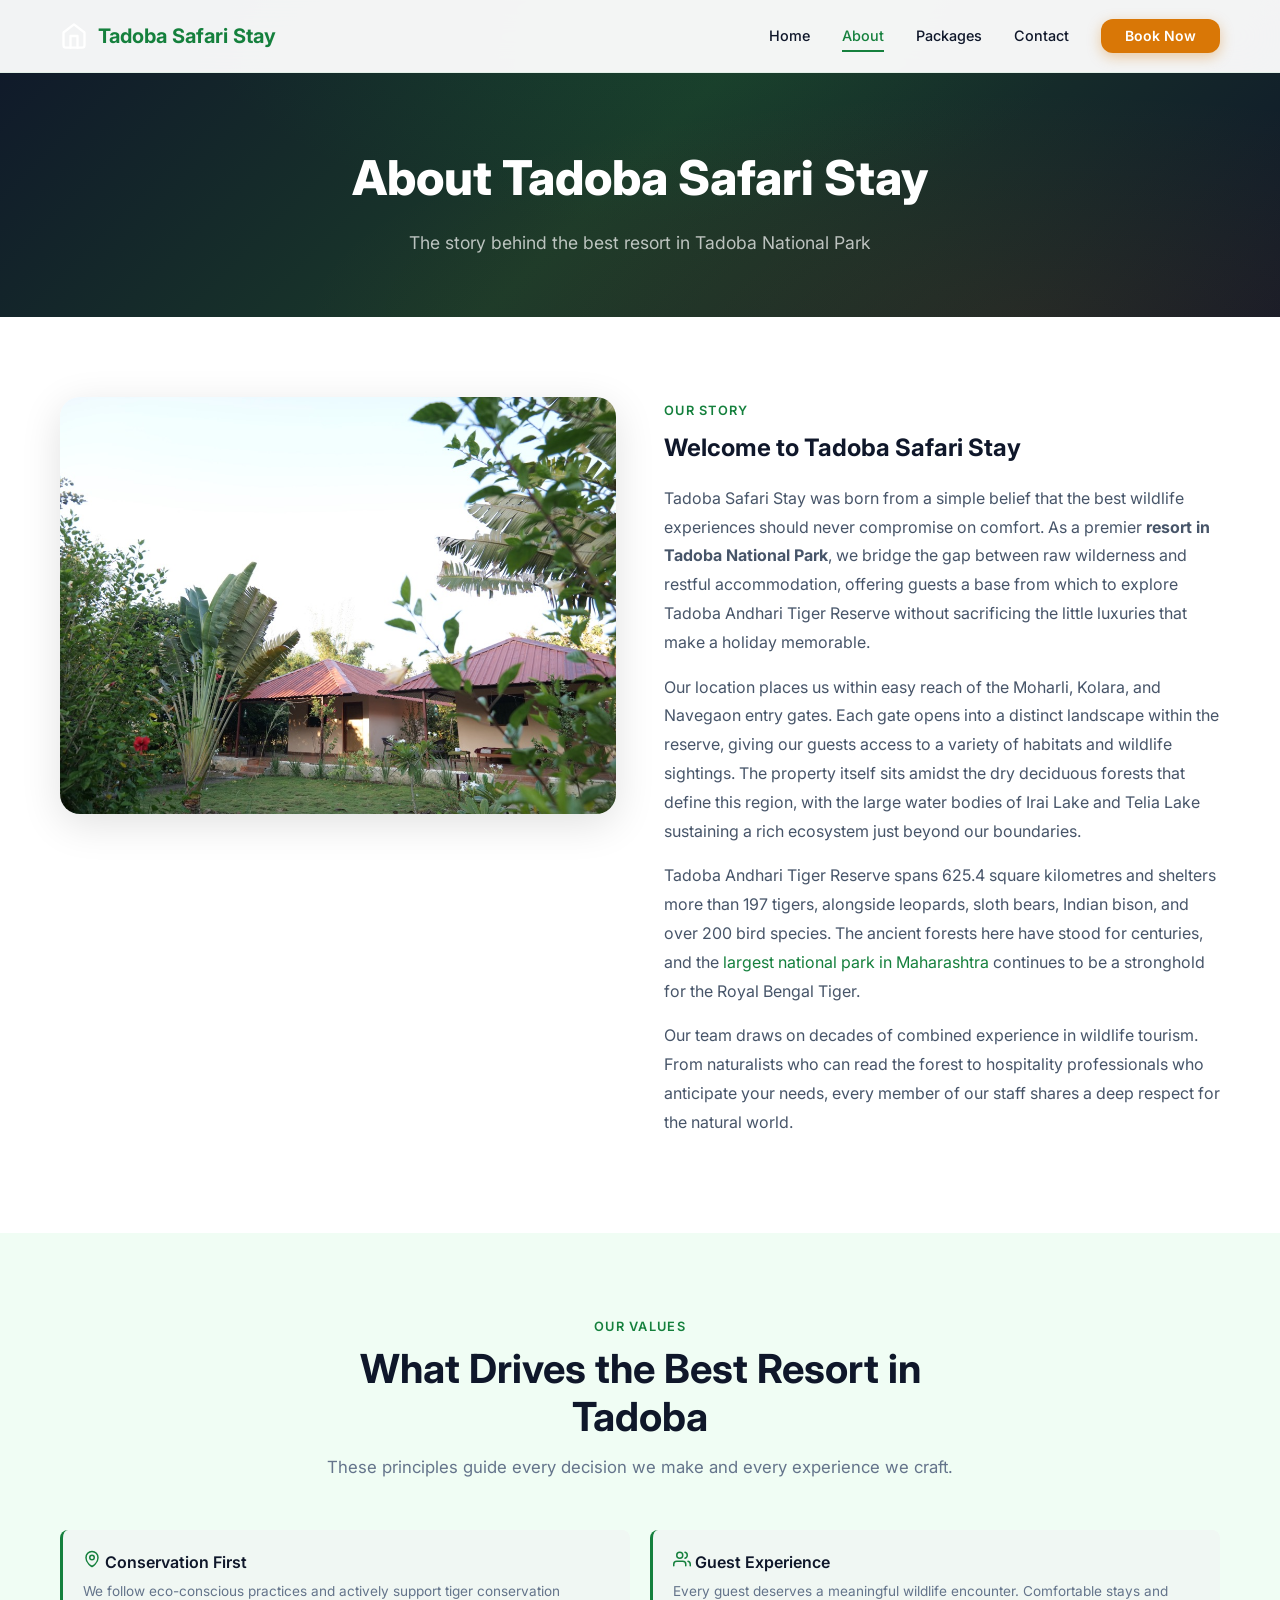
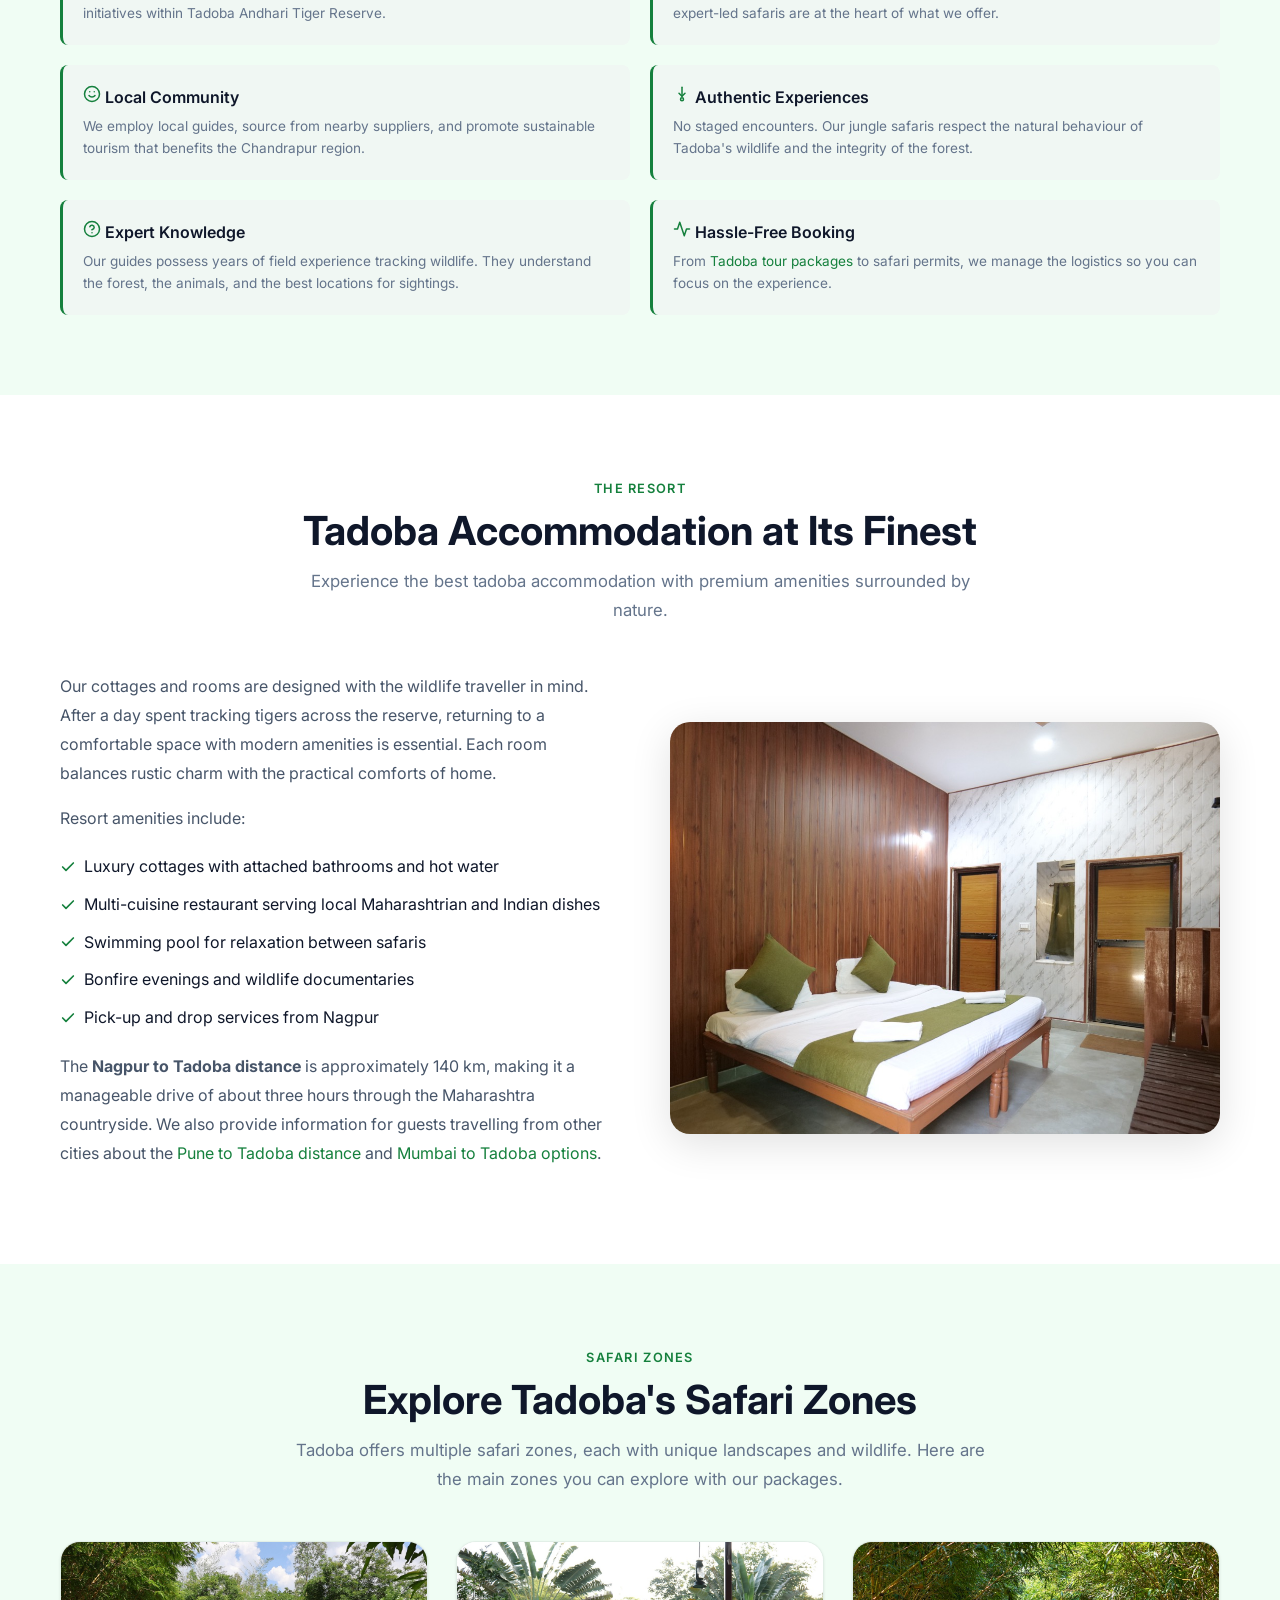
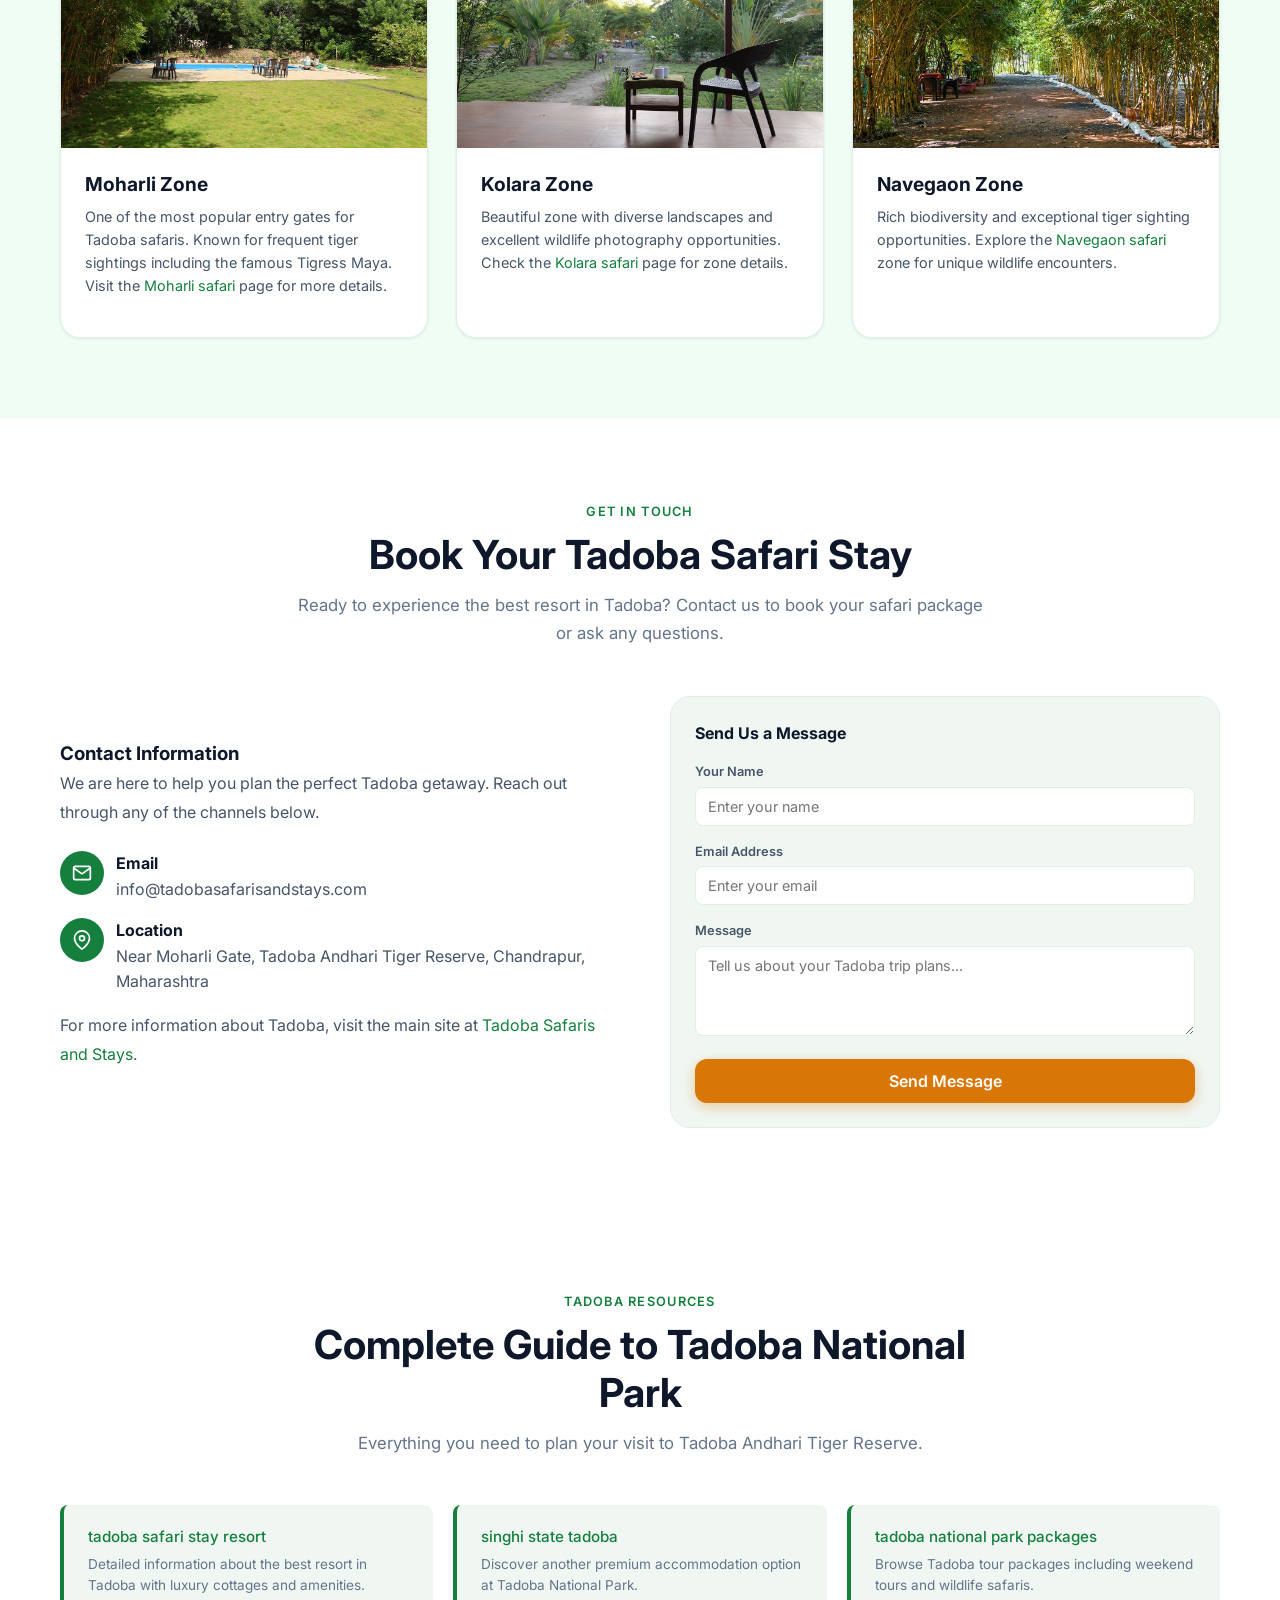
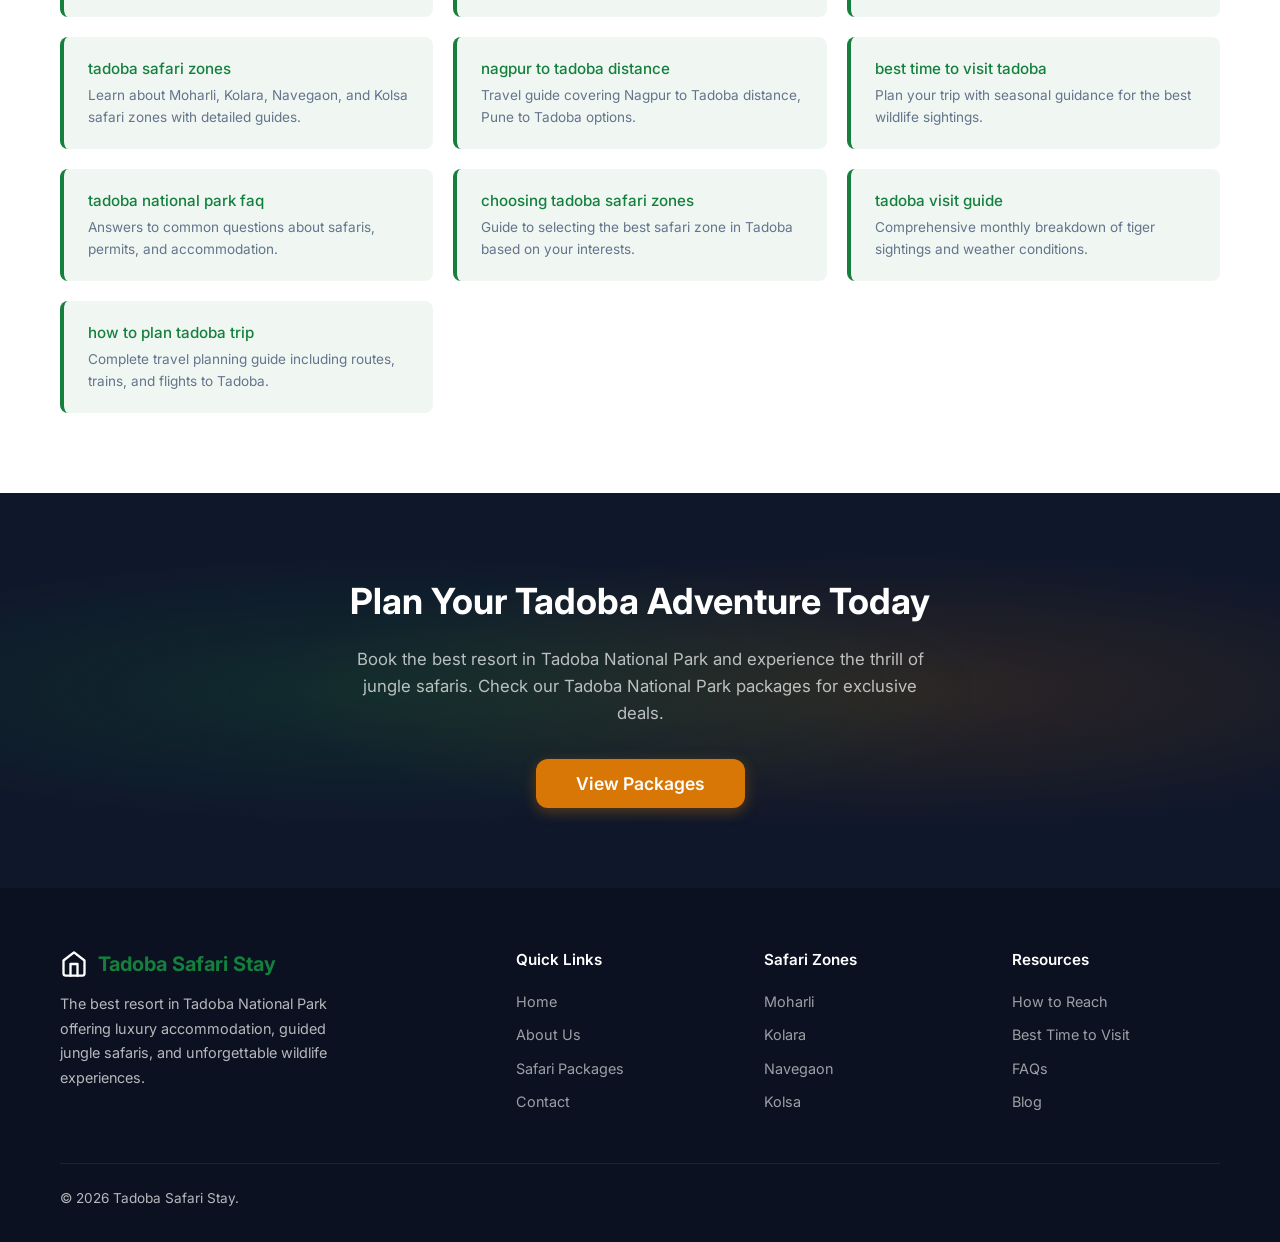
==== about/index.html @ 980f881c "Fix clean URLs: convert about.html to about/ folder structure - Created about/index.html for clean /" ====
<!DOCTYPE html>
<html lang="en">
<head>
  <meta charset="UTF-8">
  <meta name="viewport" content="width=device-width, initial-scale=1.0">
  <title>About the Best Resort in Tadoba - Tadoba Safari Stay</title>
  <meta name="description" content="Learn about Tadoba Safari Stay - the best resort in Tadoba National Park. Discover our story, values, and wildlife experiences.">
  <meta name="keywords" content="about tadoba safari stay, best resort in tadoba, tadoba national park resort, tadoba accommodation, tadoba hotels">
  <meta name="robots" content="index, follow">
  <link rel="canonical" href="https://tadoba-national-pack.github.io/tadoba-tour-packages/about/">
  <meta property="og:title" content="About Tadoba Safari Stay - Best Resort in Tadoba National Park">
  <meta property="og:description" content="Discover the story behind Tadoba Safari Stay, the premier resort in Tadoba Andhari Tiger Reserve offering exceptional wildlife stays.">
  <meta property="og:url" content="https://tadoba-national-pack.github.io/tadoba-tour-packages/about/">
  <meta property="og:type" content="website">
  <meta property="og:image" content="https://tadoba-national-pack.github.io/tadoba-tour-packages/images/cottage-1.jpg">
  <meta name="twitter:card" content="summary_large_image">
  <meta name="twitter:title" content="About Tadoba Safari Stay - Best Resort in Tadoba National Park">
  <meta name="twitter:description" content="Discover the premier resort in Tadoba offering luxury wildlife experiences.">
  <script type="application/ld+json">
  {
    "@context": "https://schema.org",
    "@type": "LodgingBusiness",
    "name": "Tadoba Safari Stay",
    "description": "Best resort in Tadoba National Park, Maharashtra",
    "url": "https://tadoba-national-pack.github.io/tadoba-tour-packages/about/",
    "address": {
      "@type": "PostalAddress",
      "addressLocality": "Tadoba Andhari Tiger Reserve",
      "addressRegion": "Maharashtra",
      "addressCountry": "IN"
    }
  }
  </script>
  <link rel="preconnect" href="https://fonts.googleapis.com">
  <link rel="preconnect" href="https://fonts.gstatic.com" crossorigin>
  <link href="https://fonts.googleapis.com/css2?family=Inter:wght@400;500;600;700;800&display=swap" rel="stylesheet">
  <meta name="publisher" content="Tadoba Safari Stay">
  <link rel="stylesheet" href="../css/style.css">
</head>
<body>

  <nav class="nav">
    <div class="container">
      <a href="../index.html" class="nav-logo">
        <svg width="28" height="28" viewBox="0 0 24 24" fill="none" stroke="white" stroke-width="2" stroke-linecap="round" stroke-linejoin="round"><path d="M3 9l9-7 9 7v11a2 2 0 0 1-2 2H5a2 2 0 0 1-2-2z"/><polyline points="9 22 9 12 15 12 15 22"/></svg>
        Tadoba Safari Stay
      </a>
      <button class="nav-toggle" id="navToggle" aria-label="Toggle navigation">
        <span></span><span></span><span></span>
      </button>
      <ul class="nav-links" id="navLinks">
        <li><a href="../index.html" class="nav-link">Home</a></li>
        <li><a href="../about/" class="nav-link active">About</a></li>
        <li><a href="../index.html#packages" class="nav-link">Packages</a></li>
        <li><a href="#contact" class="nav-link">Contact</a></li>
        <li><a href="../index.html#packages" class="btn btn-primary nav-cta">Book Now</a></li>
      </ul>
    </div>
  </nav>

  <section class="page-hero">
    <div class="container">
      <div class="page-hero-content">
        <h1>About Tadoba Safari Stay</h1>
        <p>The story behind the best resort in Tadoba National Park</p>
      </div>
    </div>
  </section>

  <section class="content-section">
    <div class="container">
      <div class="content-grid">
        <div>
          <img src="../images/cottage-1.jpg" alt="Tadoba Safari Stay resort - best resort in Tadoba National Park with luxury cottages and tadoba accommodation" class="about-image" loading="lazy">
        </div>
        <div class="content-block">
          <span class="section-tag">Our Story</span>
          <h2>Welcome to Tadoba Safari Stay</h2>
          <p>Tadoba Safari Stay was born from a simple belief that the best wildlife experiences should never compromise on comfort. As a premier <strong>resort in Tadoba National Park</strong>, we bridge the gap between raw wilderness and restful accommodation, offering guests a base from which to explore Tadoba Andhari Tiger Reserve without sacrificing the little luxuries that make a holiday memorable.</p>
          <p>Our location places us within easy reach of the Moharli, Kolara, and Navegaon entry gates. Each gate opens into a distinct landscape within the reserve, giving our guests access to a variety of habitats and wildlife sightings. The property itself sits amidst the dry deciduous forests that define this region, with the large water bodies of Irai Lake and Telia Lake sustaining a rich ecosystem just beyond our boundaries.</p>
          <p>Tadoba Andhari Tiger Reserve spans 625.4 square kilometres and shelters more than 197 tigers, alongside leopards, sloth bears, Indian bison, and over 200 bird species. The ancient forests here have stood for centuries, and the <a href="https://www.tadobasafarisandstays.com/" target="_blank" rel="noopener">largest national park in Maharashtra</a> continues to be a stronghold for the Royal Bengal Tiger.</p>
          <p>Our team draws on decades of combined experience in wildlife tourism. From naturalists who can read the forest to hospitality professionals who anticipate your needs, every member of our staff shares a deep respect for the natural world.</p>
        </div>
      </div>
    </div>
  </section>

  <section class="packages-section">
    <div class="container">
      <div class="section-header">
        <span class="section-tag">Our Values</span>
        <h2 class="section-title">What Drives the Best Resort in Tadoba</h2>
        <p class="section-subtitle">These principles guide every decision we make and every experience we craft.</p>
      </div>
      <div class="values-grid">
        <div class="value-card">
          <h4>
            <svg width="18" height="18" viewBox="0 0 24 24" fill="none" stroke="#15803D" stroke-width="2" stroke-linecap="round" stroke-linejoin="round"><path d="M12 22s-8-4.5-8-11.8A8 8 0 0 1 12 2a8 8 0 0 1 8 8.2c0 7.3-8 11.8-8 11.8z"/><circle cx="12" cy="10" r="3"/></svg>
            Conservation First
          </h4>
          <p>We follow eco-conscious practices and actively support tiger conservation initiatives within Tadoba Andhari Tiger Reserve.</p>
        </div>
        <div class="value-card">
          <h4>
            <svg width="18" height="18" viewBox="0 0 24 24" fill="none" stroke="#15803D" stroke-width="2" stroke-linecap="round" stroke-linejoin="round"><path d="M17 21v-2a4 4 0 0 0-4-4H5a4 4 0 0 0-4 4v2"/><circle cx="9" cy="7" r="4"/><path d="M23 21v-2a4 4 0 0 0-3-3.87"/><path d="M16 3.13a4 4 0 0 1 0 7.75"/></svg>
            Guest Experience
          </h4>
          <p>Every guest deserves a meaningful wildlife encounter. Comfortable stays and expert-led safaris are at the heart of what we offer.</p>
        </div>
        <div class="value-card">
          <h4>
            <svg width="18" height="18" viewBox="0 0 24 24" fill="none" stroke="#15803D" stroke-width="2" stroke-linecap="round" stroke-linejoin="round"><circle cx="12" cy="12" r="10"/><path d="M8 14s1.5 2 4 2 4-2 4-2"/><line x1="9" y1="9" x2="9.01" y2="9"/><line x1="15" y1="9" x2="15.01" y2="9"/></svg>
            Local Community
          </h4>
          <p>We employ local guides, source from nearby suppliers, and promote sustainable tourism that benefits the Chandrapur region.</p>
        </div>
        <div class="value-card">
          <h4>
            <svg width="18" height="18" viewBox="0 0 24 24" fill="none" stroke="#15803D" stroke-width="2" stroke-linecap="round" stroke-linejoin="round"><path d="M12 3v12"/><path d="M8 11l4 4 4-4"/><circle cx="12" cy="19" r="2"/></svg>
            Authentic Experiences
          </h4>
          <p>No staged encounters. Our jungle safaris respect the natural behaviour of Tadoba's wildlife and the integrity of the forest.</p>
        </div>
        <div class="value-card">
          <h4>
            <svg width="18" height="18" viewBox="0 0 24 24" fill="none" stroke="#15803D" stroke-width="2" stroke-linecap="round" stroke-linejoin="round"><circle cx="12" cy="12" r="10"/><path d="M9.09 9a3 3 0 0 1 5.83 1c0 2-3 3-3 3"/><line x1="12" y1="17" x2="12.01" y2="17"/></svg>
            Expert Knowledge
          </h4>
          <p>Our guides possess years of field experience tracking wildlife. They understand the forest, the animals, and the best locations for sightings.</p>
        </div>
        <div class="value-card">
          <h4>
            <svg width="18" height="18" viewBox="0 0 24 24" fill="none" stroke="#15803D" stroke-width="2" stroke-linecap="round" stroke-linejoin="round"><polyline points="22 12 18 12 15 21 9 3 6 12 2 12"/></svg>
            Hassle-Free Booking
          </h4>
          <p>From <a href="https://www.tadobasafarisandstays.com/packages" target="_blank" rel="noopener">Tadoba tour packages</a> to safari permits, we manage the logistics so you can focus on the experience.</p>
        </div>
      </div>
    </div>
  </section>

  <section class="content-section">
    <div class="container">
      <div class="section-header">
        <span class="section-tag">The Resort</span>
        <h2 class="section-title">Tadoba Accommodation at Its Finest</h2>
        <p class="section-subtitle">Experience the best tadoba accommodation with premium amenities surrounded by nature.</p>
      </div>
      <div class="about-grid">
        <div class="content-block">
          <p>Our cottages and rooms are designed with the wildlife traveller in mind. After a day spent tracking tigers across the reserve, returning to a comfortable space with modern amenities is essential. Each room balances rustic charm with the practical comforts of home.</p>
          <p>Resort amenities include:</p>
          <ul style="list-style: none; margin-top: 12px;">
            <li style="padding: 6px 0; display: flex; align-items: center; gap: 8px;">
              <svg width="16" height="16" viewBox="0 0 24 24" fill="none" stroke="#15803D" stroke-width="2.5" stroke-linecap="round" stroke-linejoin="round"><polyline points="20 6 9 17 4 12"/></svg>
              Luxury cottages with attached bathrooms and hot water
            </li>
            <li style="padding: 6px 0; display: flex; align-items: center; gap: 8px;">
              <svg width="16" height="16" viewBox="0 0 24 24" fill="none" stroke="#15803D" stroke-width="2.5" stroke-linecap="round" stroke-linejoin="round"><polyline points="20 6 9 17 4 12"/></svg>
              Multi-cuisine restaurant serving local Maharashtrian and Indian dishes
            </li>
            <li style="padding: 6px 0; display: flex; align-items: center; gap: 8px;">
              <svg width="16" height="16" viewBox="0 0 24 24" fill="none" stroke="#15803D" stroke-width="2.5" stroke-linecap="round" stroke-linejoin="round"><polyline points="20 6 9 17 4 12"/></svg>
              Swimming pool for relaxation between safaris
            </li>
            <li style="padding: 6px 0; display: flex; align-items: center; gap: 8px;">
              <svg width="16" height="16" viewBox="0 0 24 24" fill="none" stroke="#15803D" stroke-width="2.5" stroke-linecap="round" stroke-linejoin="round"><polyline points="20 6 9 17 4 12"/></svg>
              Bonfire evenings and wildlife documentaries
            </li>
            <li style="padding: 6px 0; display: flex; align-items: center; gap: 8px;">
              <svg width="16" height="16" viewBox="0 0 24 24" fill="none" stroke="#15803D" stroke-width="2.5" stroke-linecap="round" stroke-linejoin="round"><polyline points="20 6 9 17 4 12"/></svg>
              Pick-up and drop services from Nagpur
            </li>
          </ul>
          <p style="margin-top: 16px;">The <strong>Nagpur to Tadoba distance</strong> is approximately 140 km, making it a manageable drive of about three hours through the Maharashtra countryside. We also provide information for guests travelling from other cities about the <a href="https://www.tadobasafarisandstays.com/how-to-reach" target="_blank" rel="noopener">Pune to Tadoba distance</a> and <a href="https://www.tadobasafarisandstays.com/how-to-reach" target="_blank" rel="noopener">Mumbai to Tadoba options</a>.</p>
        </div>
        <div>
          <img src="../images/deluxe.jpg" alt="Deluxe room at Tadoba Safari Stay - the best resort in Tadoba with premium tadoba accommodation" class="about-image" loading="lazy">
        </div>
      </div>
    </div>
  </section>

  <section class="packages-section">
    <div class="container">
      <div class="section-header">
        <span class="section-tag">Safari Zones</span>
        <h2 class="section-title">Explore Tadoba's Safari Zones</h2>
        <p class="section-subtitle">Tadoba offers multiple safari zones, each with unique landscapes and wildlife. Here are the main zones you can explore with our packages.</p>
      </div>
      <div class="packages-grid">
        <div class="package-card">
          <img src="../images/gallery-1.jpg" alt="Moharli safari zone of Tadoba National Park - popular tadoba safari entry gate with tiger sightings" class="package-card-image" loading="lazy">
          <div class="package-card-body">
            <h3 class="package-card-title">Moharli Zone</h3>
            <p class="package-card-desc">One of the most popular entry gates for Tadoba safaris. Known for frequent tiger sightings including the famous Tigress Maya. Visit the <a href="https://www.tadobasafarisandstays.com/safari/moharli" target="_blank" rel="noopener">Moharli safari</a> page for more details.</p>
          </div>
        </div>
        <div class="package-card">
          <img src="../images/gallery-2.jpg" alt="Kolara safari zone of Tadoba National Park - tadoba jungle safari with diverse terrain and wildlife" class="package-card-image" loading="lazy">
          <div class="package-card-body">
            <h3 class="package-card-title">Kolara Zone</h3>
            <p class="package-card-desc">Beautiful zone with diverse landscapes and excellent wildlife photography opportunities. Check the <a href="https://www.tadobasafarisandstays.com/safari/kolara" target="_blank" rel="noopener">Kolara safari</a> page for zone details.</p>
          </div>
        </div>
        <div class="package-card">
          <img src="../images/gallery-3.jpg" alt="Navegaon zone of Tadoba Andhari Tiger Reserve - tadoba buffer zone safari with dense forest wildlife" class="package-card-image" loading="lazy">
          <div class="package-card-body">
            <h3 class="package-card-title">Navegaon Zone</h3>
            <p class="package-card-desc">Rich biodiversity and exceptional tiger sighting opportunities. Explore the <a href="https://www.tadobasafarisandstays.com/safari/navegaon" target="_blank" rel="noopener">Navegaon safari</a> zone for unique wildlife encounters.</p>
          </div>
        </div>
      </div>
    </div>
  </section>

  <section class="content-section" id="contact">
    <div class="container">
      <div class="section-header">
        <span class="section-tag">Get In Touch</span>
        <h2 class="section-title">Book Your Tadoba Safari Stay</h2>
        <p class="section-subtitle">Ready to experience the best resort in Tadoba? Contact us to book your safari package or ask any questions.</p>
      </div>
      <div class="about-grid">
        <div class="content-block">
          <h3>Contact Information</h3>
          <p>We are here to help you plan the perfect Tadoba getaway. Reach out through any of the channels below.</p>
          <div style="margin-top: 24px;">
            <div style="display: flex; gap: 12px; margin-bottom: 16px;">
              <div style="width: 44px; height: 44px; border-radius: 50%; display: flex; align-items: center; justify-content: center; flex-shrink: 0; background: #15803D;">
                <svg width="20" height="20" viewBox="0 0 24 24" fill="none" stroke="white" stroke-width="2" stroke-linecap="round" stroke-linejoin="round"><path d="M4 4h16c1.1 0 2 .9 2 2v12c0 1.1-.9 2-2 2H4c-1.1 0-2-.9-2-2V6c0-1.1.9-2 2-2z"/><polyline points="22,6 12,13 2,6"/></svg>
              </div>
              <div>
                <strong>Email</strong><br>
                <span style="color: #475569;">info@tadobasafarisandstays.com</span>
              </div>
            </div>
            <div style="display: flex; gap: 12px; margin-bottom: 16px;">
              <div style="width: 44px; height: 44px; border-radius: 50%; display: flex; align-items: center; justify-content: center; flex-shrink: 0; background: #15803D;">
                <svg width="20" height="20" viewBox="0 0 24 24" fill="none" stroke="white" stroke-width="2" stroke-linecap="round" stroke-linejoin="round"><path d="M21 10c0 7-9 13-9 13s-9-6-9-13a9 9 0 0 1 18 0z"/><circle cx="12" cy="10" r="3"/></svg>
              </div>
              <div>
                <strong>Location</strong><br>
                <span style="color: #475569;">Near Moharli Gate, Tadoba Andhari Tiger Reserve, Chandrapur, Maharashtra</span>
              </div>
            </div>
          </div>
          <p style="margin-top: 16px;">For more information about Tadoba, visit the main site at <a href="https://www.tadobasafarisandstays.com/" target="_blank" rel="noopener">Tadoba Safaris and Stays</a>.</p>
        </div>
        <div>
          <div class="sidebar-card">
            <h3>Send Us a Message</h3>
            <form>
              <div class="sidebar-form-group">
                <label for="name">Your Name</label>
                <input type="text" id="name" placeholder="Enter your name" required>
              </div>
              <div class="sidebar-form-group">
                <label for="email">Email Address</label>
                <input type="email" id="email" placeholder="Enter your email" required>
              </div>
              <div class="sidebar-form-group">
                <label for="message">Message</label>
                <textarea id="message" rows="4" placeholder="Tell us about your Tadoba trip plans..." required></textarea>
              </div>
              <button type="submit" class="btn btn-primary">Send Message</button>
            </form>
          </div>
        </div>
      </div>
    </div>
  </section>

  <section class="resources-section">
    <div class="container">
      <div class="section-header">
        <span class="section-tag">Tadoba Resources</span>
        <h2 class="section-title">Complete Guide to Tadoba National Park</h2>
        <p class="section-subtitle">Everything you need to plan your visit to Tadoba Andhari Tiger Reserve.</p>
      </div>
      <div class="resources-list">
        <div class="resource-item">
          <h4><a href="https://www.tadobasafarisandstays.com/our-resorts/tadoba-safari-stay" target="_blank" rel="noopener">tadoba safari stay resort</a></h4>
          <p>Detailed information about the best resort in Tadoba with luxury cottages and amenities.</p>
        </div>
        <div class="resource-item">
          <h4><a href="https://www.tadobasafarisandstays.com/our-resorts/singhi-state" target="_blank" rel="noopener">singhi state tadoba</a></h4>
          <p>Discover another premium accommodation option at Tadoba National Park.</p>
        </div>
        <div class="resource-item">
          <h4><a href="https://www.tadobasafarisandstays.com/packages" target="_blank" rel="noopener">tadoba national park packages</a></h4>
          <p>Browse Tadoba tour packages including weekend tours and wildlife safaris.</p>
        </div>
        <div class="resource-item">
          <h4><a href="https://www.tadobasafarisandstays.com/safari" target="_blank" rel="noopener">tadoba safari zones</a></h4>
          <p>Learn about Moharli, Kolara, Navegaon, and Kolsa safari zones with detailed guides.</p>
        </div>
        <div class="resource-item">
          <h4><a href="https://www.tadobasafarisandstays.com/how-to-reach" target="_blank" rel="noopener">nagpur to tadoba distance</a></h4>
          <p>Travel guide covering Nagpur to Tadoba distance, Pune to Tadoba options.</p>
        </div>
        <div class="resource-item">
          <h4><a href="https://www.tadobasafarisandstays.com/when-to-visit" target="_blank" rel="noopener">best time to visit tadoba</a></h4>
          <p>Plan your trip with seasonal guidance for the best wildlife sightings.</p>
        </div>
        <div class="resource-item">
          <h4><a href="https://www.tadobasafarisandstays.com/faq" target="_blank" rel="noopener">tadoba national park faq</a></h4>
          <p>Answers to common questions about safaris, permits, and accommodation.</p>
        </div>
        <div class="resource-item">
          <h4><a href="https://www.tadobasafarisandstays.com/blog/choosing-tadoba-zones" target="_blank" rel="noopener">choosing tadoba safari zones</a></h4>
          <p>Guide to selecting the best safari zone in Tadoba based on your interests.</p>
        </div>
        <div class="resource-item">
          <h4><a href="https://www.tadobasafarisandstays.com/blog/best-time-to-visit-tadoba" target="_blank" rel="noopener">tadoba visit guide</a></h4>
          <p>Comprehensive monthly breakdown of tiger sightings and weather conditions.</p>
        </div>
        <div class="resource-item">
          <h4><a href="https://www.tadobasafarisandstays.com/blog/how-to-reach-tadoba" target="_blank" rel="noopener">how to plan tadoba trip</a></h4>
          <p>Complete travel planning guide including routes, trains, and flights to Tadoba.</p>
        </div>
      </div>
    </div>
  </section>

  <section class="cta-section">
    <div class="container">
      <div class="cta-content">
        <h2>Plan Your Tadoba Adventure Today</h2>
        <p>Book the best resort in Tadoba National Park and experience the thrill of jungle safaris. Check our Tadoba National Park packages for exclusive deals.</p>
        <a href="index.html#packages" class="btn btn-primary" style="font-size: 1.1rem; padding: 16px 40px;">View Packages</a>
      </div>
    </div>
  </section>

  <footer class="footer">
    <div class="container">
      <div class="footer-grid">
        <div class="footer-brand">
          <a href="../index.html" class="nav-logo">
            <svg width="28" height="28" viewBox="0 0 24 24" fill="none" stroke="white" stroke-width="2" stroke-linecap="round" stroke-linejoin="round"><path d="M3 9l9-7 9 7v11a2 2 0 0 1-2 2H5a2 2 0 0 1-2-2z"/><polyline points="9 22 9 12 15 12 15 22"/></svg>
            Tadoba Safari Stay
          </a>
          <p>The best resort in Tadoba National Park offering luxury accommodation, guided jungle safaris, and unforgettable wildlife experiences.</p>
        </div>
        <div>
          <h4 class="footer-heading">Quick Links</h4>
          <ul class="footer-links">
            <li><a href="../index.html">Home</a></li>
            <li><a href="../about/">About Us</a></li>
            <li><a href="index.html#packages">Safari Packages</a></li>
            <li><a href="#contact">Contact</a></li>
          </ul>
        </div>
        <div>
          <h4 class="footer-heading">Safari Zones</h4>
          <ul class="footer-links">
            <li><a href="../zones/moharli/">Moharli</a></li>
            <li><a href="../zones/kolara/">Kolara</a></li>
            <li><a href="../zones/navegaon/">Navegaon</a></li>
            <li><a href="https://www.tadobasafarisandstays.com/safari/kolsa" target="_blank" rel="noopener">Kolsa</a></li>
          </ul>
        </div>
        <div>
          <h4 class="footer-heading">Resources</h4>
          <ul class="footer-links">
            <li><a href="https://www.tadobasafarisandstays.com/how-to-reach" target="_blank" rel="noopener">How to Reach</a></li>
            <li><a href="https://www.tadobasafarisandstays.com/when-to-visit" target="_blank" rel="noopener">Best Time to Visit</a></li>
            <li><a href="https://www.tadobasafarisandstays.com/faq" target="_blank" rel="noopener">FAQs</a></li>
            <li><a href="https://www.tadobasafarisandstays.com/blog" target="_blank" rel="noopener">Blog</a></li>
          </ul>
        </div>
      </div>
      <div class="footer-bottom">
        <span>&copy; 2026 Tadoba Safari Stay.</span>
        <div class="footer-bottom-links"></div>
      </div>
    </div>
  </footer>

  <script>
    document.getElementById('navToggle')?.addEventListener('click', function() {
      document.getElementById('navLinks')?.classList.toggle('open');
    });
    document.querySelectorAll('.nav-link').forEach(link => {
      link.addEventListener('click', () => {
        document.getElementById('navLinks')?.classList.remove('open');
      });
    });
  </script>

</body>
</html>
---- css/style.css ----
/* ============================================
   Tadoba Safari Stay - Main Stylesheet
   Design: Aurora UI + Nature Theme
   Colors: Primary #15803D, Accent #D97706
   ============================================ */

/* --- Reset & Base --- */
*,
*::before,
*::after {
  margin: 0;
  padding: 0;
  box-sizing: border-box;
}

:root {
  --color-primary: #15803D;
  --color-primary-dark: #166534;
  --color-primary-light: #22C55E;
  --color-on-primary: #FFFFFF;
  --color-secondary: #059669;
  --color-accent: #D97706;
  --color-accent-dark: #B45309;
  --color-accent-light: #F59E0B;
  --color-background: #F0FDF4;
  --color-foreground: #0F172A;
  --color-muted: #F0F7F3;
  --color-border: #E2EFE7;
  --color-destructive: #DC2626;
  --color-ring: #15803D;
  --color-card: #FFFFFF;
  --color-card-hover: #F8FAFC;
  --color-hero-overlay: rgba(15, 23, 42, 0.6);
  --color-hero-gradient: linear-gradient(135deg, rgba(21, 128, 61, 0.92), rgba(5, 150, 105, 0.85));

  --font-primary: 'Inter', -apple-system, BlinkMacSystemFont, 'Segoe UI', sans-serif;
  --max-width: 1200px;
  --radius-sm: 8px;
  --radius-md: 12px;
  --radius-lg: 20px;
  --radius-xl: 28px;
  --transition: all 0.3s cubic-bezier(0.4, 0, 0.2, 1);
  --shadow-sm: 0 1px 3px rgba(0, 0, 0, 0.08);
  --shadow-md: 0 4px 12px rgba(0, 0, 0, 0.1);
  --shadow-lg: 0 10px 40px rgba(0, 0, 0, 0.12);
  --shadow-xl: 0 20px 60px rgba(0, 0, 0, 0.15);
}

html {
  scroll-behavior: smooth;
  font-size: 16px;
}

body {
  font-family: var(--font-primary);
  color: var(--color-foreground);
  background: var(--color-background);
  line-height: 1.6;
  -webkit-font-smoothing: antialiased;
}

img {
  max-width: 100%;
  height: auto;
  display: block;
}

a {
  color: var(--color-primary);
  text-decoration: none;
  transition: var(--transition);
}

a:hover {
  color: var(--color-primary-dark);
}

.container {
  width: 100%;
  max-width: var(--max-width);
  margin: 0 auto;
  padding: 0 20px;
}

/* --- Buttons --- */
.btn {
  display: inline-flex;
  align-items: center;
  justify-content: center;
  gap: 8px;
  padding: 14px 32px;
  border-radius: var(--radius-md);
  font-family: var(--font-primary);
  font-size: 1rem;
  font-weight: 600;
  line-height: 1;
  cursor: pointer;
  border: none;
  transition: var(--transition);
  text-decoration: none;
}

.btn-primary {
  background: var(--color-accent);
  color: white;
  box-shadow: 0 4px 14px rgba(217, 119, 6, 0.35);
}

.btn-primary:hover {
  background: var(--color-accent-dark);
  transform: translateY(-2px);
  box-shadow: 0 6px 20px rgba(217, 119, 6, 0.45);
  color: white;
}

.btn-secondary {
  background: white;
  color: var(--color-foreground);
  border: 2px solid var(--color-border);
}

.btn-secondary:hover {
  border-color: var(--color-primary);
  color: var(--color-primary);
  transform: translateY(-2px);
}

.btn-outline {
  background: transparent;
  color: white;
  border: 2px solid rgba(255, 255, 255, 0.6);
}

.btn-outline:hover {
  background: white;
  color: var(--color-primary);
  border-color: white;
  transform: translateY(-2px);
}

/* --- Navigation --- */
.nav {
  position: fixed;
  top: 0;
  left: 0;
  right: 0;
  z-index: 1000;
  background: rgba(255, 255, 255, 0.95);
  backdrop-filter: blur(20px);
  -webkit-backdrop-filter: blur(20px);
  border-bottom: 1px solid var(--color-border);
  transition: var(--transition);
}

.nav .container {
  display: flex;
  align-items: center;
  justify-content: space-between;
  height: 72px;
}

.nav-logo {
  display: flex;
  align-items: center;
  gap: 10px;
  font-size: 1.25rem;
  font-weight: 700;
  color: var(--color-primary);
  text-decoration: none;
}

.nav-logo-icon {
  width: 40px;
  height: 40px;
  background: linear-gradient(135deg, var(--color-primary), var(--color-secondary));
  border-radius: var(--radius-sm);
  display: flex;
  align-items: center;
  justify-content: center;
  color: white;
  font-size: 1.2rem;
}

.nav-links {
  display: flex;
  align-items: center;
  gap: 32px;
  list-style: none;
}

.nav-link {
  font-size: 0.9rem;
  font-weight: 500;
  color: var(--color-foreground);
  text-decoration: none;
  padding: 8px 0;
  position: relative;
  transition: var(--transition);
}

.nav-link::after {
  content: '';
  position: absolute;
  bottom: 0;
  left: 0;
  width: 0;
  height: 2px;
  background: var(--color-primary);
  transition: var(--transition);
}

.nav-link:hover {
  color: var(--color-primary);
}

.nav-link:hover::after,
.nav-link.active::after {
  width: 100%;
}

.nav-link.active {
  color: var(--color-primary);
}

.nav-cta {
  padding: 10px 24px;
  font-size: 0.875rem;
}

.nav-toggle {
  display: none;
  flex-direction: column;
  gap: 5px;
  background: none;
  border: none;
  cursor: pointer;
  padding: 4px;
}

.nav-toggle span {
  display: block;
  width: 24px;
  height: 2px;
  background: var(--color-foreground);
  border-radius: 2px;
  transition: var(--transition);
}

/* --- Hero Section --- */
.hero {
  padding: 140px 0 80px;
  background: linear-gradient(135deg, #0F172A 0%, #1a3a2a 50%, #0F172A 100%);
  position: relative;
  overflow: hidden;
  min-height: 100vh;
  display: flex;
  align-items: center;
}

.hero::before {
  content: '';
  position: absolute;
  top: 0;
  left: 0;
  right: 0;
  bottom: 0;
  background:
    radial-gradient(ellipse at 20% 50%, rgba(21, 128, 61, 0.15) 0%, transparent 50%),
    radial-gradient(ellipse at 80% 20%, rgba(217, 119, 6, 0.1) 0%, transparent 50%),
    radial-gradient(ellipse at 50% 80%, rgba(5, 150, 105, 0.1) 0%, transparent 50%);
  animation: auroraPulse 8s ease-in-out infinite alternate;
}

@keyframes auroraPulse {
  0% {
    opacity: 0.6;
    transform: scale(1);
  }
  100% {
    opacity: 1;
    transform: scale(1.05);
  }
}

.hero-content {
  position: relative;
  z-index: 2;
  text-align: center;
  max-width: 800px;
  margin: 0 auto;
}

.hero-badge {
  display: inline-flex;
  align-items: center;
  gap: 8px;
  background: rgba(255, 255, 255, 0.1);
  backdrop-filter: blur(10px);
  border: 1px solid rgba(255, 255, 255, 0.15);
  padding: 8px 20px;
  border-radius: 50px;
  color: rgba(255, 255, 255, 0.9);
  font-size: 0.875rem;
  font-weight: 500;
  margin-bottom: 32px;
}

.hero-badge-dot {
  width: 8px;
  height: 8px;
  background: var(--color-accent);
  border-radius: 50%;
  animation: pulse-dot 2s infinite;
}

@keyframes pulse-dot {
  0%, 100% { opacity: 1; }
  50% { opacity: 0.4; }
}

.hero h1 {
  font-size: clamp(2.5rem, 6vw, 4rem);
  font-weight: 800;
  color: white;
  line-height: 1.1;
  margin-bottom: 20px;
  letter-spacing: -0.02em;
}

.hero h1 span {
  background: linear-gradient(135deg, var(--color-accent-light), var(--color-accent));
  -webkit-background-clip: text;
  -webkit-text-fill-color: transparent;
  background-clip: text;
}

.hero p {
  font-size: clamp(1rem, 2vw, 1.2rem);
  color: rgba(255, 255, 255, 0.8);
  max-width: 640px;
  margin: 0 auto 36px;
  line-height: 1.7;
}

.hero-actions {
  display: flex;
  gap: 16px;
  justify-content: center;
  flex-wrap: wrap;
}

.hero-stats {
  display: grid;
  grid-template-columns: repeat(4, 1fr);
  gap: 24px;
  margin-top: 60px;
  padding: 32px;
  background: rgba(255, 255, 255, 0.05);
  backdrop-filter: blur(10px);
  border-radius: var(--radius-lg);
  border: 1px solid rgba(255, 255, 255, 0.08);
}

.hero-stat {
  text-align: center;
}

.hero-stat-value {
  font-size: 1.75rem;
  font-weight: 700;
  color: white;
}

.hero-stat-label {
  font-size: 0.8rem;
  color: rgba(255, 255, 255, 0.6);
  margin-top: 4px;
}

/* --- Section Styles --- */
section {
  padding: 80px 0;
}

.section-header {
  text-align: center;
  max-width: 700px;
  margin: 0 auto 48px;
}

.section-tag {
  display: inline-block;
  font-size: 0.8rem;
  font-weight: 600;
  text-transform: uppercase;
  letter-spacing: 0.1em;
  color: var(--color-primary);
  margin-bottom: 8px;
}

.section-title {
  font-size: clamp(1.75rem, 4vw, 2.5rem);
  font-weight: 700;
  color: var(--color-foreground);
  line-height: 1.2;
  margin-bottom: 12px;
}

.section-subtitle {
  font-size: 1.05rem;
  color: #64748B;
  line-height: 1.7;
}

/* --- About Section --- */
.about-section {
  background: white;
}

.about-grid {
  display: grid;
  grid-template-columns: 1fr 1fr;
  gap: 60px;
  align-items: center;
}

.about-image {
  border-radius: var(--radius-lg);
  overflow: hidden;
  box-shadow: var(--shadow-lg);
  aspect-ratio: 4/3;
  object-fit: cover;
  width: 100%;
}

.about-content h3 {
  font-size: 1.5rem;
  font-weight: 700;
  margin-bottom: 16px;
}

.about-content p {
  color: #475569;
  line-height: 1.8;
  margin-bottom: 16px;
}

.about-features {
  display: grid;
  grid-template-columns: 1fr 1fr;
  gap: 12px;
  margin-top: 24px;
}

.about-feature-item {
  display: flex;
  align-items: center;
  gap: 10px;
  font-size: 0.9rem;
  font-weight: 500;
}

.about-feature-icon {
  width: 20px;
  height: 20px;
  background: var(--color-primary);
  border-radius: 50%;
  display: flex;
  align-items: center;
  justify-content: center;
  flex-shrink: 0;
}

/* --- Packages / Cards --- */
.packages-section {
  background: var(--color-background);
}

.packages-grid {
  display: grid;
  grid-template-columns: repeat(auto-fit, minmax(340px, 1fr));
  gap: 28px;
}

.package-card {
  background: white;
  border-radius: var(--radius-lg);
  overflow: hidden;
  box-shadow: var(--shadow-sm);
  border: 1px solid var(--color-border);
  transition: var(--transition);
  display: flex;
  flex-direction: column;
}

.package-card:hover {
  transform: translateY(-6px);
  box-shadow: var(--shadow-lg);
  border-color: transparent;
}

.package-card-image {
  width: 100%;
  aspect-ratio: 16/9;
  object-fit: cover;
}

.package-card-body {
  padding: 24px;
  flex: 1;
  display: flex;
  flex-direction: column;
}

.package-card-badge {
  display: inline-flex;
  align-items: center;
  gap: 6px;
  background: #FEF3C7;
  color: #92400E;
  font-size: 0.75rem;
  font-weight: 600;
  padding: 4px 12px;
  border-radius: 50px;
  margin-bottom: 12px;
  align-self: flex-start;
}

.package-card-title {
  font-size: 1.2rem;
  font-weight: 700;
  margin-bottom: 8px;
  line-height: 1.3;
}

.package-card-title a {
  color: var(--color-foreground);
}

.package-card-title a:hover {
  color: var(--color-primary);
}

.package-card-meta {
  display: flex;
  gap: 16px;
  margin-bottom: 12px;
  font-size: 0.85rem;
  color: #64748B;
}

.package-card-meta span {
  display: flex;
  align-items: center;
  gap: 4px;
}

.package-card-rating {
  display: flex;
  align-items: center;
  gap: 4px;
  color: var(--color-accent);
  font-weight: 600;
  font-size: 0.85rem;
  margin-bottom: 10px;
}

.package-card-desc {
  color: #475569;
  font-size: 0.9rem;
  line-height: 1.6;
  margin-bottom: 16px;
  flex: 1;
}

.package-card-footer {
  display: flex;
  align-items: center;
  justify-content: space-between;
  padding-top: 16px;
  border-top: 1px solid var(--color-border);
}

.package-card-price {
  font-size: 1.25rem;
  font-weight: 700;
  color: var(--color-primary);
}

.package-card-price small {
  font-size: 0.75rem;
  font-weight: 400;
  color: #94A3B8;
}

.package-card-btn {
  padding: 8px 20px;
  font-size: 0.85rem;
  font-weight: 600;
  border-radius: var(--radius-sm);
}

/* --- Why Choose Us --- */
.features-section {
  background: white;
}

.features-grid {
  display: grid;
  grid-template-columns: repeat(auto-fit, minmax(260px, 1fr));
  gap: 32px;
}

.feature-card {
  text-align: center;
  padding: 32px 24px;
  border-radius: var(--radius-md);
  background: var(--color-muted);
  transition: var(--transition);
}

.feature-card:hover {
  transform: translateY(-4px);
  box-shadow: var(--shadow-md);
}

.feature-icon {
  width: 64px;
  height: 64px;
  margin: 0 auto 16px;
  background: linear-gradient(135deg, var(--color-primary), var(--color-secondary));
  border-radius: var(--radius-md);
  display: flex;
  align-items: center;
  justify-content: center;
  font-size: 1.5rem;
  color: white;
}

.feature-card h3 {
  font-size: 1.1rem;
  font-weight: 700;
  margin-bottom: 8px;
}

.feature-card p {
  font-size: 0.9rem;
  color: #64748B;
  line-height: 1.6;
}

/* --- Testimonials --- */
.testimonials-section {
  background: var(--color-background);
}

.testimonials-grid {
  display: grid;
  grid-template-columns: repeat(auto-fit, minmax(300px, 1fr));
  gap: 24px;
}

.testimonial-card {
  background: white;
  padding: 28px;
  border-radius: var(--radius-md);
  border: 1px solid var(--color-border);
}

.testimonial-stars {
  color: var(--color-accent);
  font-size: 1rem;
  margin-bottom: 12px;
}

.testimonial-text {
  font-size: 0.9rem;
  color: #475569;
  line-height: 1.7;
  margin-bottom: 16px;
  font-style: italic;
}

.testimonial-author {
  display: flex;
  align-items: center;
  gap: 12px;
}

.testimonial-avatar {
  width: 40px;
  height: 40px;
  border-radius: 50%;
  background: linear-gradient(135deg, var(--color-primary), var(--color-secondary));
  display: flex;
  align-items: center;
  justify-content: center;
  color: white;
  font-weight: 600;
  font-size: 0.9rem;
}

.testimonial-name {
  font-weight: 600;
  font-size: 0.9rem;
}

.testimonial-role {
  font-size: 0.8rem;
  color: #94A3B8;
}

/* --- CTA Section --- */
.cta-section {
  background: var(--color-foreground);
  position: relative;
  overflow: hidden;
}

.cta-section::before {
  content: '';
  position: absolute;
  inset: 0;
  background:
    radial-gradient(ellipse at 30% 50%, rgba(21, 128, 61, 0.2) 0%, transparent 50%),
    radial-gradient(ellipse at 70% 50%, rgba(217, 119, 6, 0.15) 0%, transparent 50%);
}

.cta-content {
  position: relative;
  z-index: 2;
  text-align: center;
  max-width: 600px;
  margin: 0 auto;
}

.cta-content h2 {
  font-size: clamp(1.75rem, 3vw, 2.25rem);
  font-weight: 700;
  color: white;
  margin-bottom: 16px;
}

.cta-content p {
  color: rgba(255, 255, 255, 0.7);
  margin-bottom: 32px;
  font-size: 1.05rem;
}

/* --- Footer --- */
.footer {
  background: #0B1120;
  color: rgba(255, 255, 255, 0.7);
  padding: 60px 0 32px;
}

.footer-grid {
  display: grid;
  grid-template-columns: 2fr 1fr 1fr 1fr;
  gap: 40px;
  margin-bottom: 40px;
}

.footer-brand p {
  font-size: 0.9rem;
  line-height: 1.7;
  margin-top: 12px;
  max-width: 300px;
}

.footer-heading {
  font-weight: 600;
  color: white;
  margin-bottom: 16px;
  font-size: 0.95rem;
}

.footer-links {
  list-style: none;
}

.footer-links li {
  margin-bottom: 8px;
}

.footer-links a {
  color: rgba(255, 255, 255, 0.6);
  font-size: 0.9rem;
  transition: var(--transition);
}

.footer-links a:hover {
  color: white;
}

.footer-bottom {
  border-top: 1px solid rgba(255, 255, 255, 0.08);
  padding-top: 24px;
  display: flex;
  justify-content: space-between;
  align-items: center;
  flex-wrap: wrap;
  gap: 12px;
  font-size: 0.85rem;
}

.footer-bottom-links {
  display: flex;
  gap: 20px;
}

.footer-bottom-links a {
  color: rgba(255, 255, 255, 0.5);
  font-size: 0.8rem;
}

.footer-bottom-links a:hover {
  color: white;
}

/* --- Backlinks / Resources --- */
.resources-section {
  background: white;
}

.resources-list {
  display: grid;
  grid-template-columns: repeat(auto-fit, minmax(280px, 1fr));
  gap: 20px;
}

.resource-item {
  padding: 20px 24px;
  background: var(--color-muted);
  border-radius: var(--radius-sm);
  border-left: 4px solid var(--color-primary);
  transition: var(--transition);
}

.resource-item:hover {
  background: #E2EFE7;
}

.resource-item h4 {
  font-size: 0.95rem;
  font-weight: 600;
  margin-bottom: 4px;
}

.resource-item p {
  font-size: 0.85rem;
  color: #64748B;
}

.resource-item a {
  color: var(--color-primary);
  font-weight: 500;
}

/* --- About Page --- */
.page-hero {
  padding: 140px 0 60px;
  background: linear-gradient(135deg, #0F172A 0%, #1a3a2a 50%, #0F172A 100%);
  text-align: center;
  position: relative;
  overflow: hidden;
}

.page-hero::before {
  content: '';
  position: absolute;
  inset: 0;
  background:
    radial-gradient(ellipse at 50% 0%, rgba(21, 128, 61, 0.15) 0%, transparent 50%),
    radial-gradient(ellipse at 80% 100%, rgba(217, 119, 6, 0.1) 0%, transparent 50%);
}

.page-hero-content {
  position: relative;
  z-index: 2;
}

.page-hero h1 {
  font-size: clamp(2rem, 4vw, 3rem);
  font-weight: 800;
  color: white;
  margin-bottom: 12px;
}

.page-hero p {
  color: rgba(255, 255, 255, 0.7);
  font-size: 1.1rem;
  max-width: 600px;
  margin: 0 auto;
}

/* About content sections */
.content-section {
  background: white;
}

.content-grid {
  display: grid;
  grid-template-columns: 1fr 1fr;
  gap: 48px;
  align-items: start;
}

.content-block h2 {
  font-size: 1.5rem;
  font-weight: 700;
  margin-bottom: 16px;
}

.content-block p {
  color: #475569;
  line-height: 1.8;
  margin-bottom: 16px;
}

.values-grid {
  display: grid;
  grid-template-columns: 1fr 1fr;
  gap: 20px;
  margin-top: 24px;
}

.value-card {
  padding: 20px;
  background: var(--color-muted);
  border-radius: var(--radius-sm);
  border-left: 3px solid var(--color-primary);
}

.value-card h4 {
  font-weight: 600;
  font-size: 1rem;
  margin-bottom: 6px;
}

.value-card p {
  font-size: 0.85rem;
  color: #64748B;
  margin-bottom: 0;
}

/* --- Package Detail Pages --- */
.package-detail {
  background: white;
}

.package-detail-header {
  margin-bottom: 32px;
}

.package-detail-header h1 {
  font-size: clamp(1.75rem, 3vw, 2.25rem);
  font-weight: 800;
  margin-bottom: 12px;
}

.package-detail-meta {
  display: flex;
  flex-wrap: wrap;
  gap: 20px;
  margin-bottom: 16px;
}

.package-detail-meta-item {
  display: flex;
  align-items: center;
  gap: 6px;
  font-size: 0.9rem;
  color: #64748B;
}

.package-detail-image {
  width: 100%;
  border-radius: var(--radius-lg);
  margin-bottom: 32px;
  box-shadow: var(--shadow-md);
  aspect-ratio: 21/9;
  object-fit: cover;
}

.package-detail-body {
  display: grid;
  grid-template-columns: 2fr 1fr;
  gap: 40px;
}

.package-detail-section {
  margin-bottom: 32px;
}

.package-detail-section h2 {
  font-size: 1.3rem;
  font-weight: 700;
  margin-bottom: 12px;
  padding-bottom: 8px;
  border-bottom: 2px solid var(--color-border);
}

.package-detail-section p {
  color: #475569;
  line-height: 1.8;
}

.inclusion-list,
.exclusion-list {
  list-style: none;
}

.inclusion-list li,
.exclusion-list li {
  padding: 8px 0;
  padding-left: 28px;
  position: relative;
  font-size: 0.9rem;
  color: #475569;
}

.inclusion-list li::before {
  content: '✓';
  position: absolute;
  left: 0;
  color: var(--color-primary);
  font-weight: 700;
}

.exclusion-list li::before {
  content: '✕';
  position: absolute;
  left: 0;
  color: var(--color-destructive);
  font-weight: 700;
}

.itinerary-day {
  margin-bottom: 16px;
  padding: 16px 20px;
  background: var(--color-muted);
  border-radius: var(--radius-sm);
  border-left: 3px solid var(--color-accent);
}

.itinerary-day h3 {
  font-size: 1rem;
  font-weight: 700;
  color: var(--color-accent);
  margin-bottom: 6px;
}

.itinerary-day p {
  font-size: 0.9rem;
  margin-bottom: 4px;
}

.terms-box {
  background: var(--color-muted);
  padding: 24px;
  border-radius: var(--radius-md);
  margin-top: 24px;
}

.terms-box h3 {
  font-size: 1rem;
  font-weight: 700;
  margin-bottom: 12px;
}

.terms-box p {
  font-size: 0.85rem;
  color: #64748B;
  margin-bottom: 6px;
  line-height: 1.6;
}

/* Sidebar */
.package-sidebar {
  position: sticky;
  top: 96px;
}

.sidebar-card {
  background: var(--color-muted);
  border-radius: var(--radius-lg);
  padding: 24px;
  border: 1px solid var(--color-border);
}

.sidebar-card h3 {
  font-size: 1rem;
  font-weight: 700;
  margin-bottom: 16px;
}

.sidebar-form-group {
  margin-bottom: 16px;
}

.sidebar-form-group label {
  display: block;
  font-size: 0.8rem;
  font-weight: 600;
  color: #475569;
  margin-bottom: 4px;
}

.sidebar-form-group input,
.sidebar-form-group select,
.sidebar-form-group textarea {
  width: 100%;
  padding: 10px 12px;
  border: 1px solid var(--color-border);
  border-radius: var(--radius-sm);
  font-family: var(--font-primary);
  font-size: 0.9rem;
  transition: var(--transition);
  background: white;
}

.sidebar-form-group input:focus,
.sidebar-form-group select:focus,
.sidebar-form-group textarea:focus {
  outline: none;
  border-color: var(--color-primary);
  box-shadow: 0 0 0 3px rgba(21, 128, 61, 0.15);
}

.sidebar-card .btn {
  width: 100%;
}

/* --- Breadcrumbs --- */
.breadcrumbs {
  display: flex;
  gap: 8px;
  align-items: center;
  font-size: 0.85rem;
  color: #94A3B8;
  margin-bottom: 16px;
  flex-wrap: wrap;
}

.breadcrumbs a {
  color: #94A3B8;
}

.breadcrumbs a:hover {
  color: var(--color-primary);
}

.breadcrumbs .separator {
  color: #CBD5E1;
}

/* --- Star Rating --- */
.stars {
  color: var(--color-accent);
  letter-spacing: 2px;
}

/* --- Related Packages --- */
.related-section {
  background: var(--color-background);
}

/* --- Responsive --- */
@media (max-width: 1024px) {
  .footer-grid {
    grid-template-columns: 1fr 1fr;
  }

  .package-detail-body {
    grid-template-columns: 1fr;
  }

  .package-sidebar {
    position: static;
  }

  .hero-stats {
    grid-template-columns: repeat(2, 1fr);
  }
}

@media (max-width: 768px) {
  .nav-links {
    display: none;
    position: absolute;
    top: 72px;
    left: 0;
    right: 0;
    background: white;
    flex-direction: column;
    padding: 20px;
    gap: 12px;
    border-bottom: 1px solid var(--color-border);
    box-shadow: var(--shadow-md);
  }

  .nav-links.open {
    display: flex;
  }

  .nav-toggle {
    display: flex;
  }

  .about-grid {
    grid-template-columns: 1fr;
    gap: 32px;
  }

  .about-features {
    grid-template-columns: 1fr;
  }

  .values-grid {
    grid-template-columns: 1fr;
  }

  .content-grid {
    grid-template-columns: 1fr;
  }

  .footer-grid {
    grid-template-columns: 1fr;
  }

  .footer-bottom {
    flex-direction: column;
    text-align: center;
  }

  section {
    padding: 48px 0;
  }

  .hero {
    padding: 120px 0 60px;
    min-height: auto;
  }

  .hero-stats {
    grid-template-columns: repeat(2, 1fr);
    margin-top: 40px;
    padding: 20px;
  }
}

@media (max-width: 480px) {
  .packages-grid {
    grid-template-columns: 1fr;
  }

  .testimonials-grid {
    grid-template-columns: 1fr;
  }

  .hero-actions {
    flex-direction: column;
  }

  .hero-actions .btn {
    width: 100%;
  }

  .package-detail-meta {
    flex-direction: column;
    gap: 8px;
  }
}

/* --- Reduced Motion --- */
@media (prefers-reduced-motion: reduce) {
  *,
  *::before,
  *::after {
    animation-duration: 0.01ms !important;
    transition-duration: 0.01ms !important;
  }

  html {
    scroll-behavior: auto;
  }
}
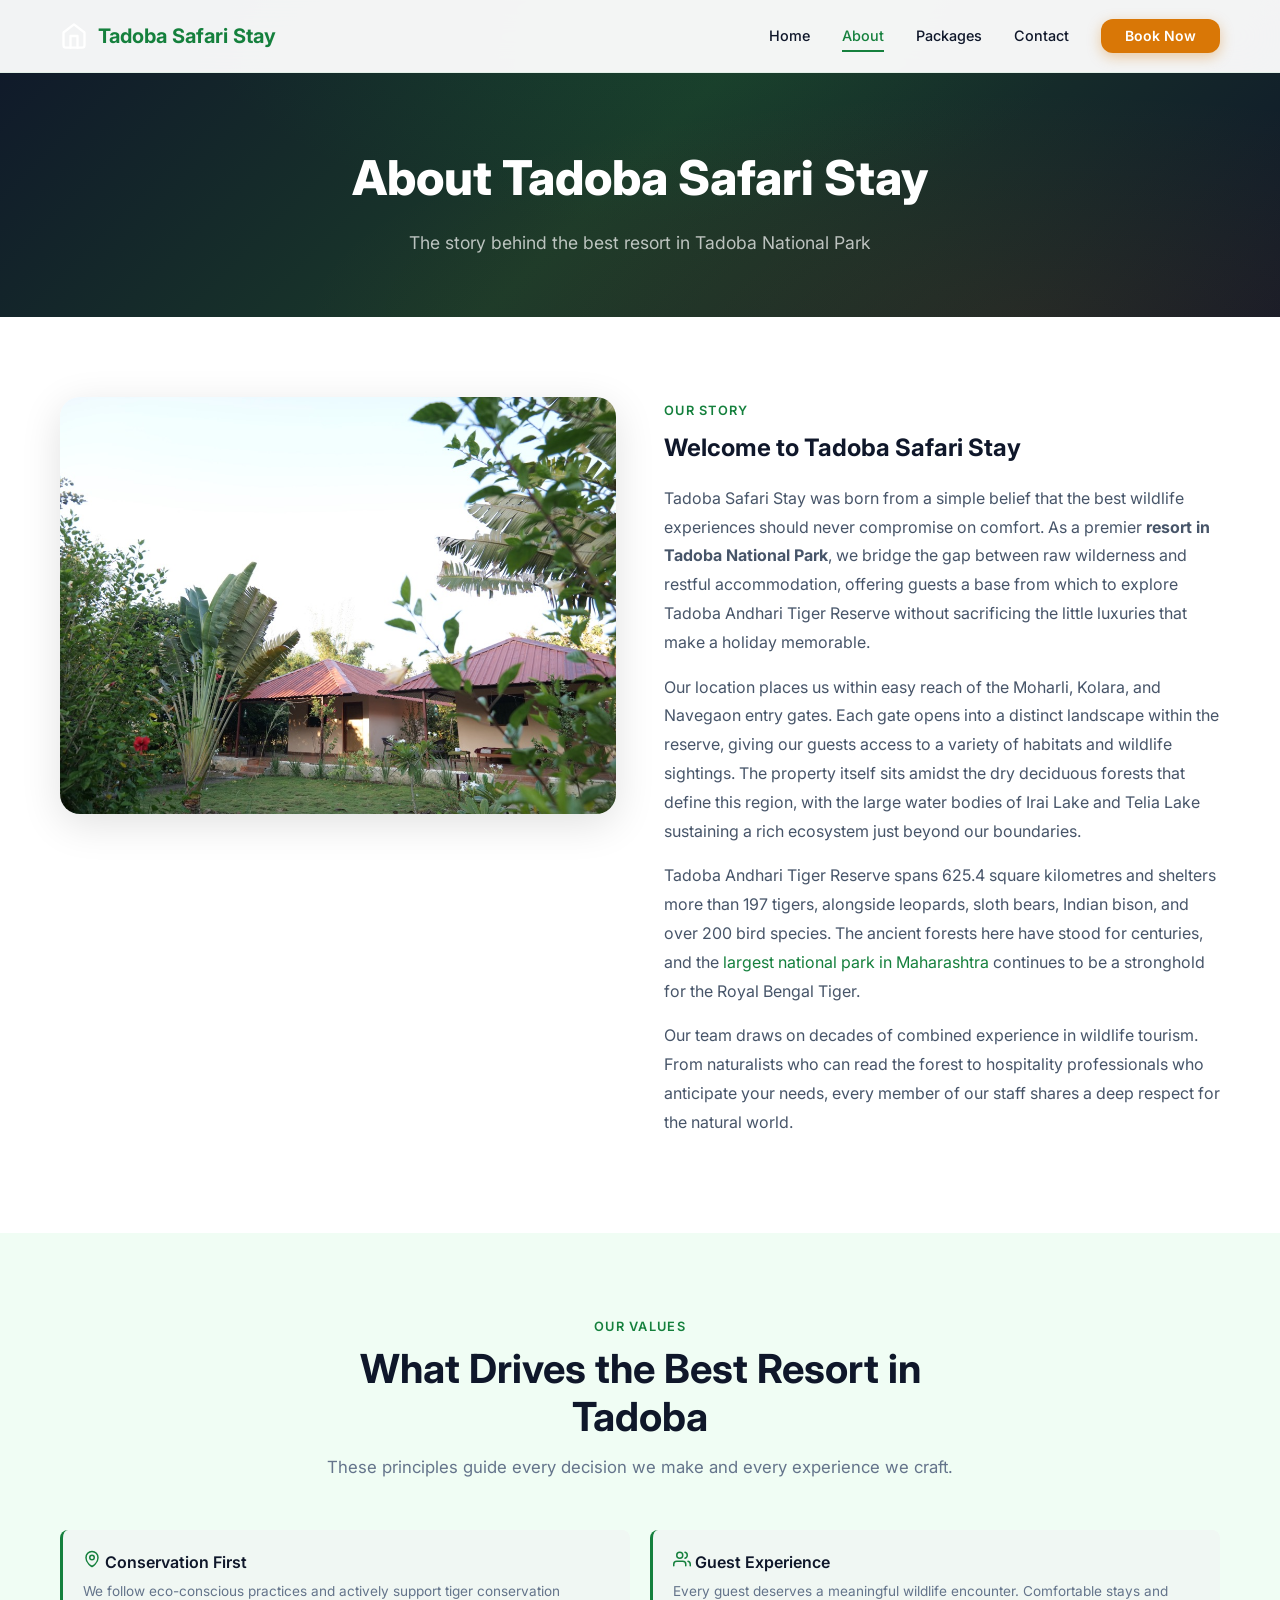
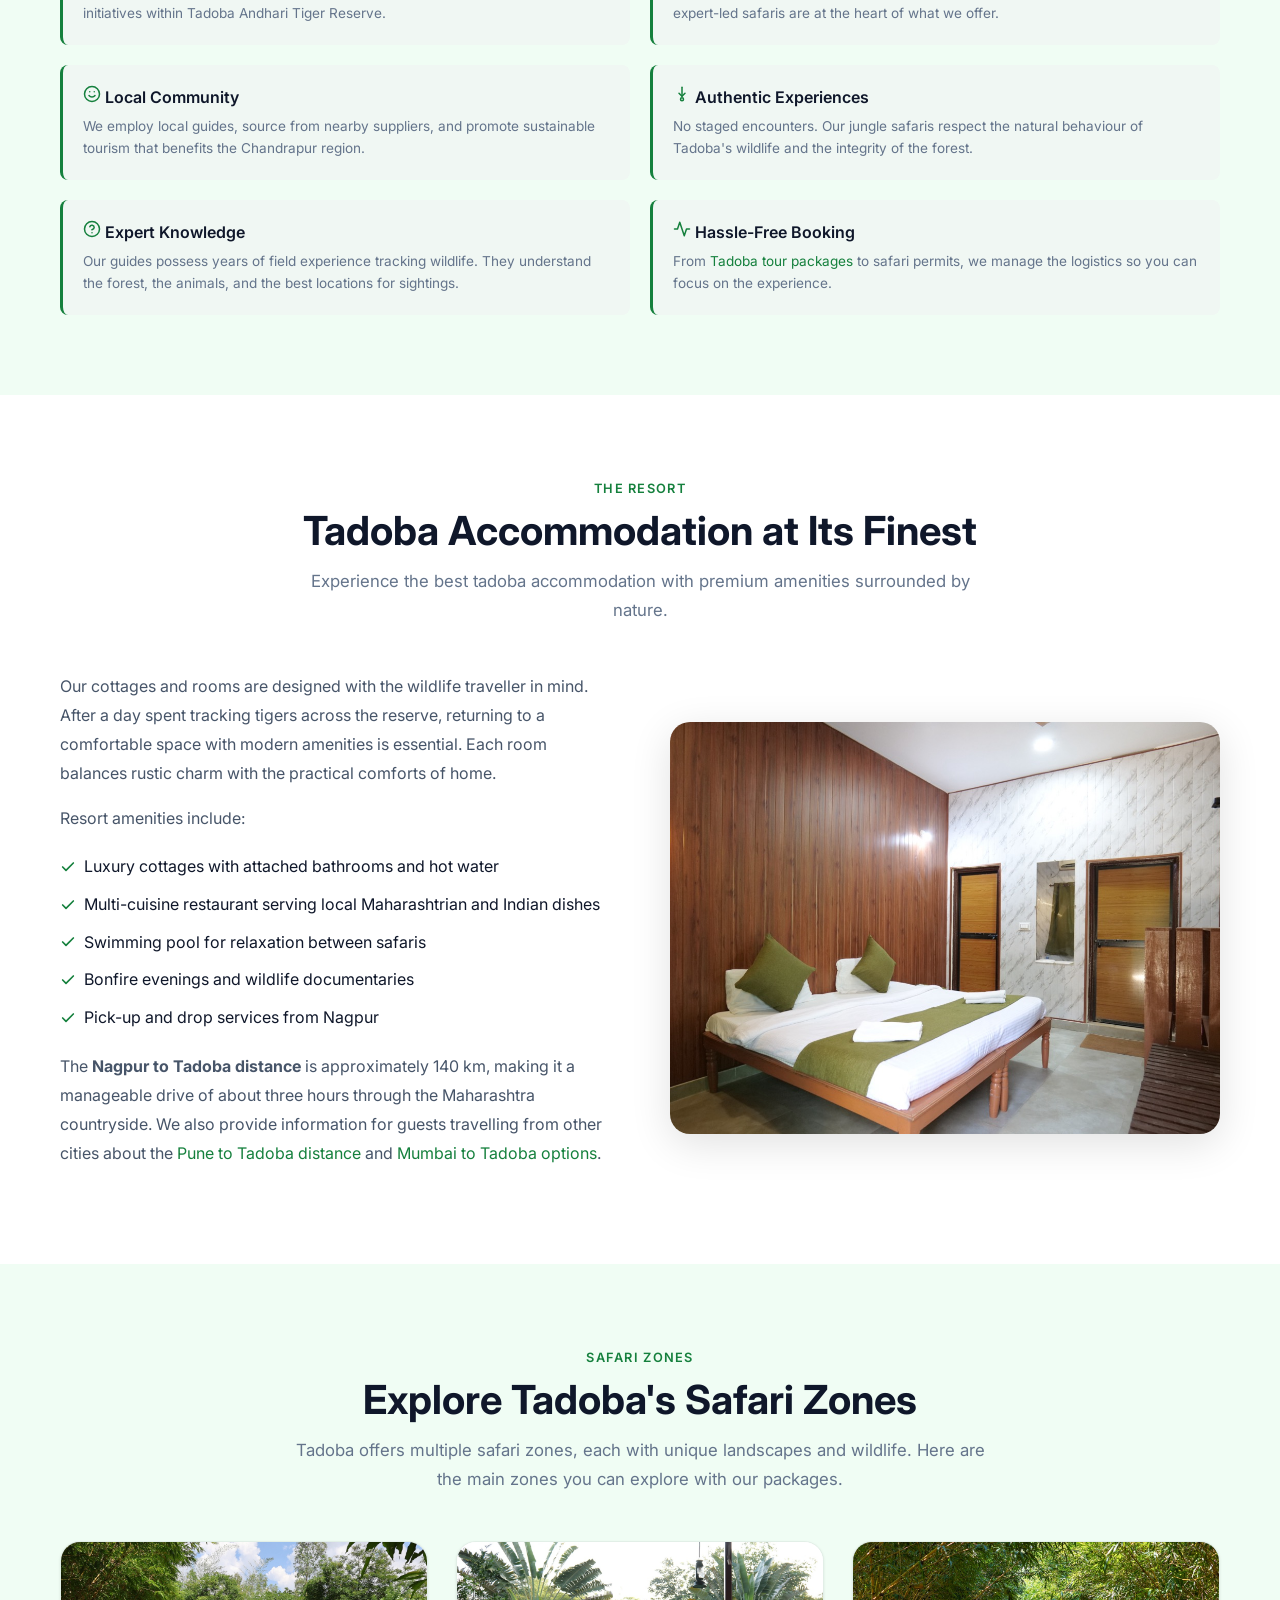
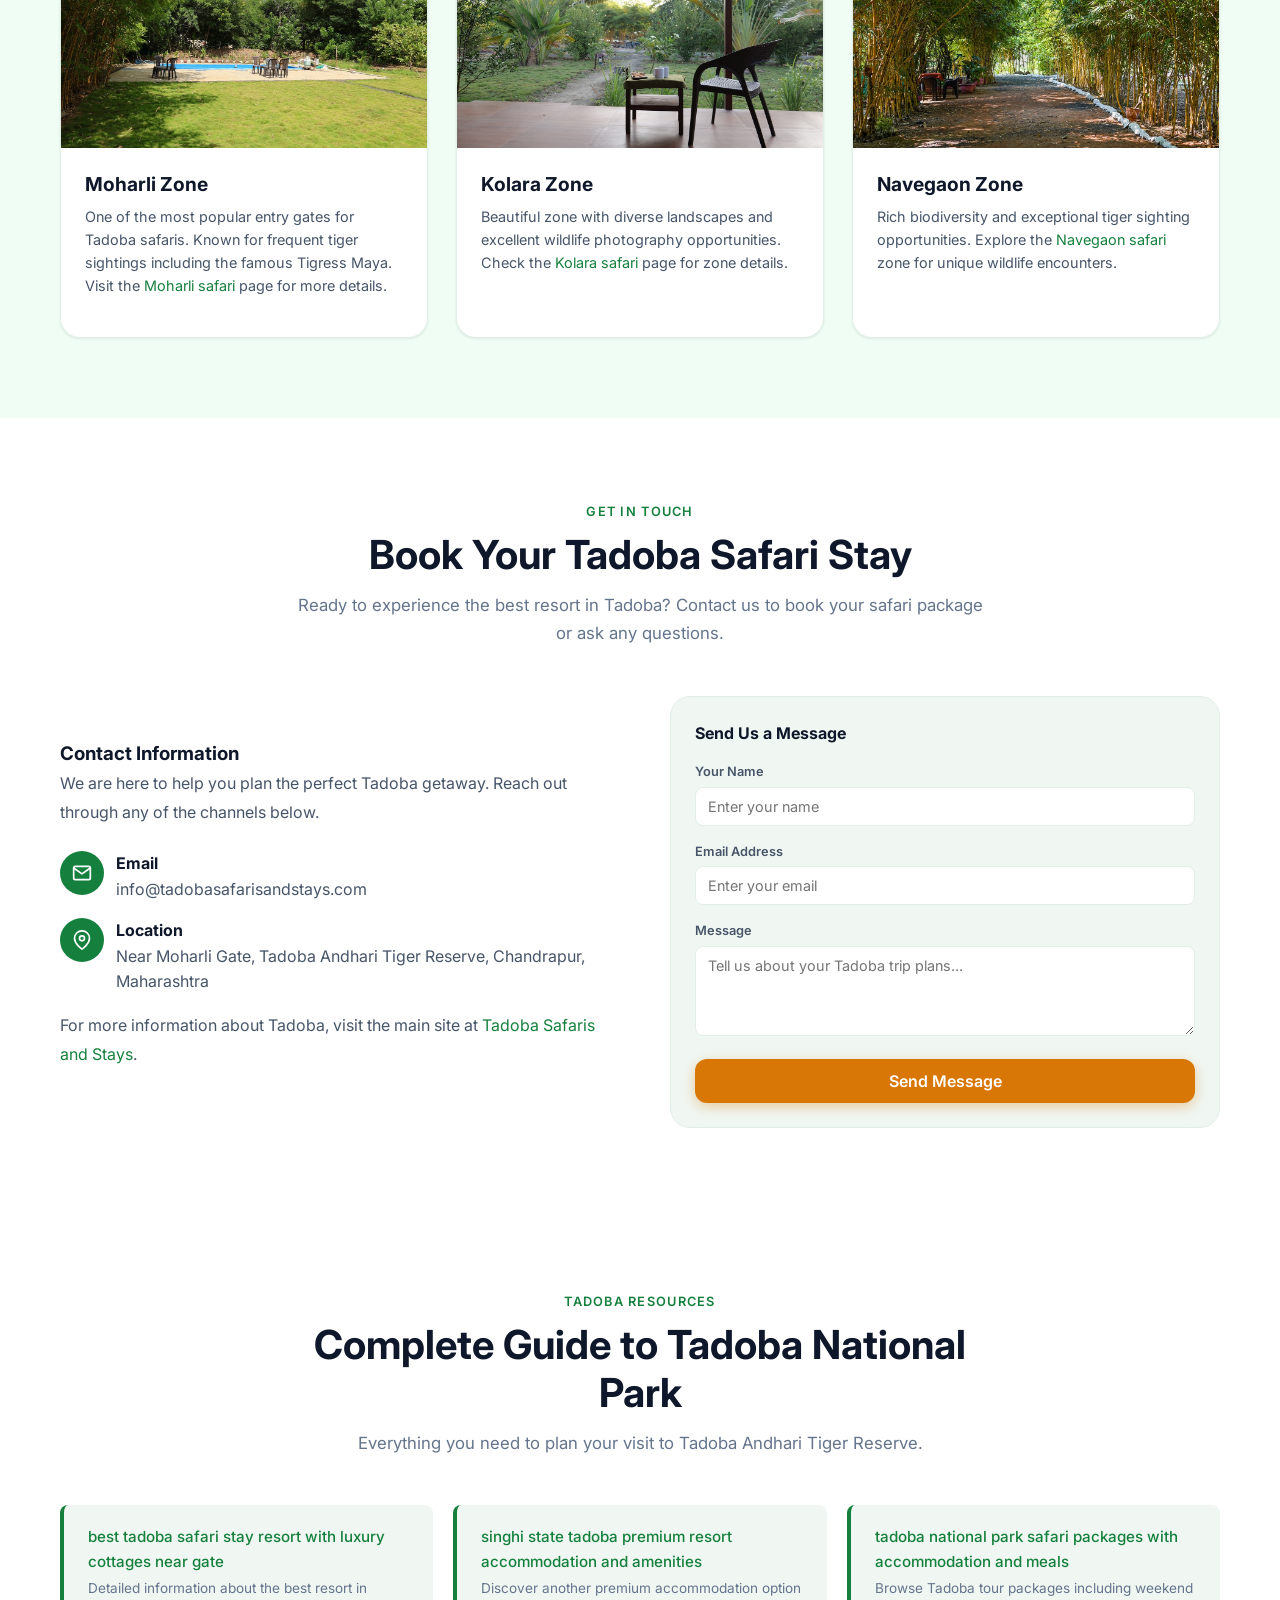
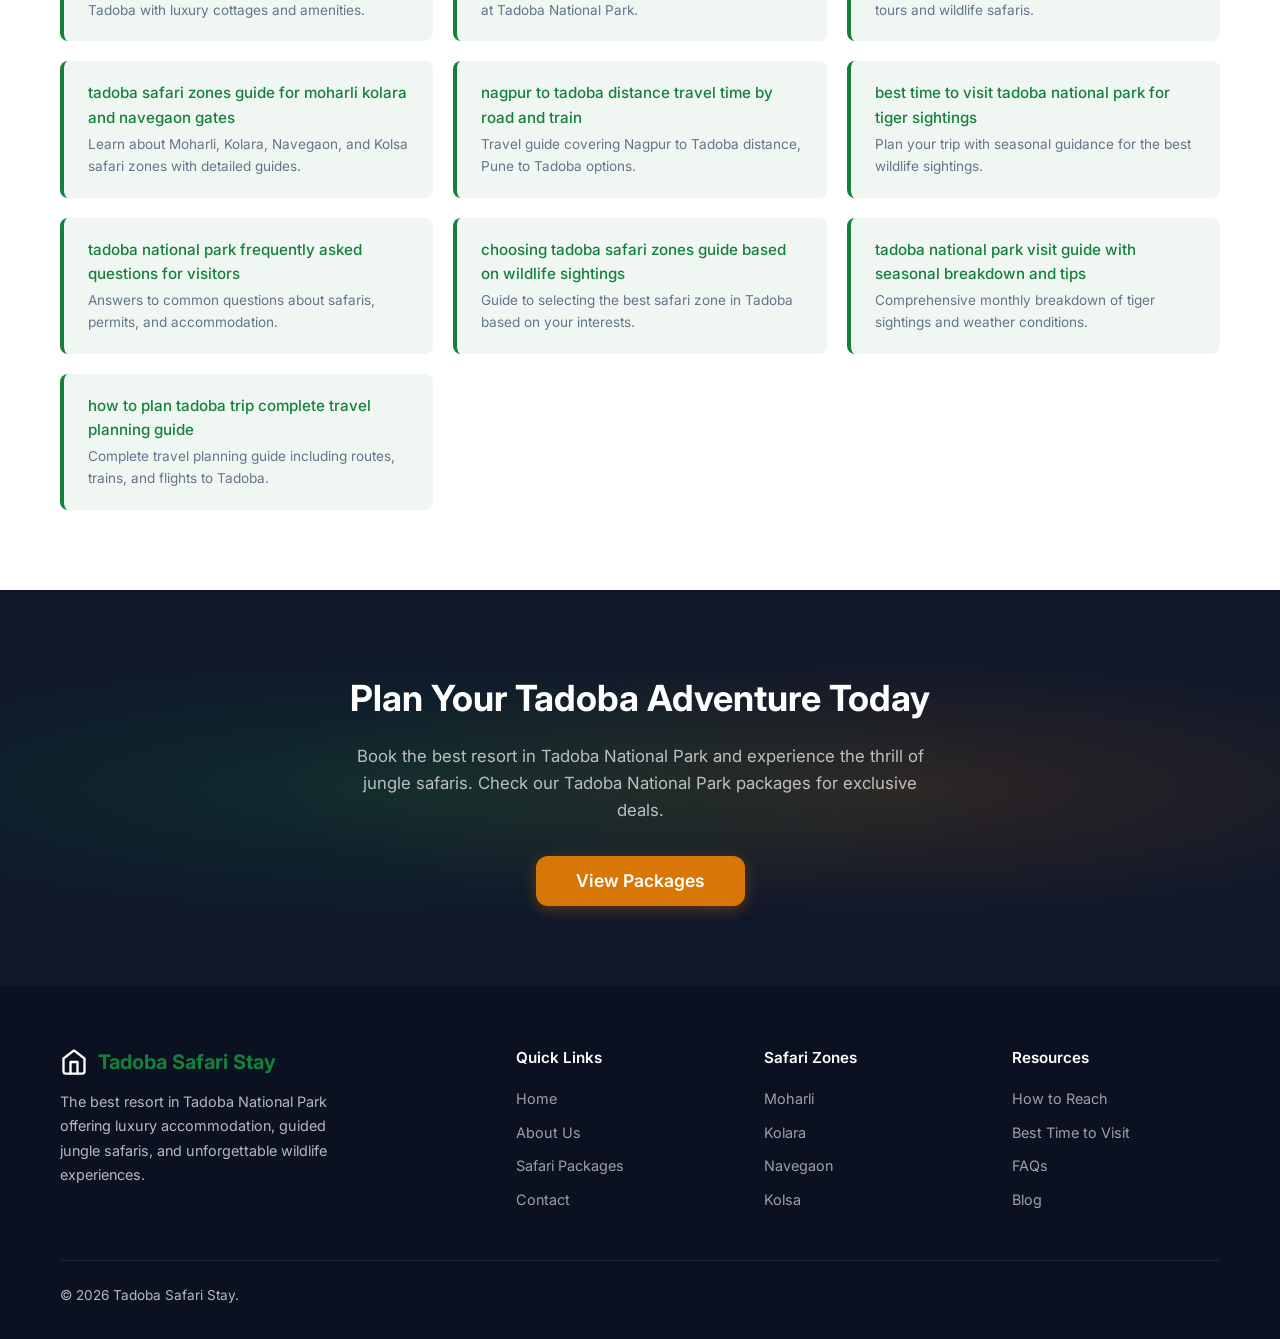
==== commit 06d9c064: "Extend all backlink anchor texts to long-tail keywords (6-12 words) - 12 home page anchors extended " ====
--- a/about/index.html
+++ b/about/index.html
@@ -35,6 +35,7 @@
   <link rel="preconnect" href="https://fonts.gstatic.com" crossorigin>
   <link href="https://fonts.googleapis.com/css2?family=Inter:wght@400;500;600;700;800&display=swap" rel="stylesheet">
   <meta name="publisher" content="Tadoba Safari Stay">
+  <meta name="google-site-verification" content="A9g_R12dJWBxtQUOpCr26Imr3ohsBCcINAzhMPKMv3I">
   <link rel="stylesheet" href="../css/style.css">
 </head>
 <body>
@@ -280,43 +281,43 @@
       </div>
       <div class="resources-list">
         <div class="resource-item">
-          <h4><a href="https://www.tadobasafarisandstays.com/our-resorts/tadoba-safari-stay" target="_blank" rel="noopener">tadoba safari stay resort</a></h4>
+          <h4><a href="https://www.tadobasafarisandstays.com/our-resorts/tadoba-safari-stay" target="_blank" rel="noopener">best tadoba safari stay resort with luxury cottages near gate</a></h4>
           <p>Detailed information about the best resort in Tadoba with luxury cottages and amenities.</p>
         </div>
         <div class="resource-item">
-          <h4><a href="https://www.tadobasafarisandstays.com/our-resorts/singhi-state" target="_blank" rel="noopener">singhi state tadoba</a></h4>
+          <h4><a href="https://www.tadobasafarisandstays.com/our-resorts/singhi-state" target="_blank" rel="noopener">singhi state tadoba premium resort accommodation and amenities</a></h4>
           <p>Discover another premium accommodation option at Tadoba National Park.</p>
         </div>
         <div class="resource-item">
-          <h4><a href="https://www.tadobasafarisandstays.com/packages" target="_blank" rel="noopener">tadoba national park packages</a></h4>
+          <h4><a href="https://www.tadobasafarisandstays.com/packages" target="_blank" rel="noopener">tadoba national park safari packages with accommodation and meals</a></h4>
           <p>Browse Tadoba tour packages including weekend tours and wildlife safaris.</p>
         </div>
         <div class="resource-item">
-          <h4><a href="https://www.tadobasafarisandstays.com/safari" target="_blank" rel="noopener">tadoba safari zones</a></h4>
+          <h4><a href="https://www.tadobasafarisandstays.com/safari" target="_blank" rel="noopener">tadoba safari zones guide for moharli kolara and navegaon gates</a></h4>
           <p>Learn about Moharli, Kolara, Navegaon, and Kolsa safari zones with detailed guides.</p>
         </div>
         <div class="resource-item">
-          <h4><a href="https://www.tadobasafarisandstays.com/how-to-reach" target="_blank" rel="noopener">nagpur to tadoba distance</a></h4>
+          <h4><a href="https://www.tadobasafarisandstays.com/how-to-reach" target="_blank" rel="noopener">nagpur to tadoba distance travel time by road and train</a></h4>
           <p>Travel guide covering Nagpur to Tadoba distance, Pune to Tadoba options.</p>
         </div>
         <div class="resource-item">
-          <h4><a href="https://www.tadobasafarisandstays.com/when-to-visit" target="_blank" rel="noopener">best time to visit tadoba</a></h4>
+          <h4><a href="https://www.tadobasafarisandstays.com/when-to-visit" target="_blank" rel="noopener">best time to visit tadoba national park for tiger sightings</a></h4>
           <p>Plan your trip with seasonal guidance for the best wildlife sightings.</p>
         </div>
         <div class="resource-item">
-          <h4><a href="https://www.tadobasafarisandstays.com/faq" target="_blank" rel="noopener">tadoba national park faq</a></h4>
+          <h4><a href="https://www.tadobasafarisandstays.com/faq" target="_blank" rel="noopener">tadoba national park frequently asked questions for visitors</a></h4>
           <p>Answers to common questions about safaris, permits, and accommodation.</p>
         </div>
         <div class="resource-item">
-          <h4><a href="https://www.tadobasafarisandstays.com/blog/choosing-tadoba-zones" target="_blank" rel="noopener">choosing tadoba safari zones</a></h4>
+          <h4><a href="https://www.tadobasafarisandstays.com/blog/choosing-tadoba-zones" target="_blank" rel="noopener">choosing tadoba safari zones guide based on wildlife sightings</a></h4>
           <p>Guide to selecting the best safari zone in Tadoba based on your interests.</p>
         </div>
         <div class="resource-item">
-          <h4><a href="https://www.tadobasafarisandstays.com/blog/best-time-to-visit-tadoba" target="_blank" rel="noopener">tadoba visit guide</a></h4>
+          <h4><a href="https://www.tadobasafarisandstays.com/blog/best-time-to-visit-tadoba" target="_blank" rel="noopener">tadoba national park visit guide with seasonal breakdown and tips</a></h4>
           <p>Comprehensive monthly breakdown of tiger sightings and weather conditions.</p>
         </div>
         <div class="resource-item">
-          <h4><a href="https://www.tadobasafarisandstays.com/blog/how-to-reach-tadoba" target="_blank" rel="noopener">how to plan tadoba trip</a></h4>
+          <h4><a href="https://www.tadobasafarisandstays.com/blog/how-to-reach-tadoba" target="_blank" rel="noopener">how to plan tadoba trip complete travel planning guide</a></h4>
           <p>Complete travel planning guide including routes, trains, and flights to Tadoba.</p>
         </div>
       </div>
